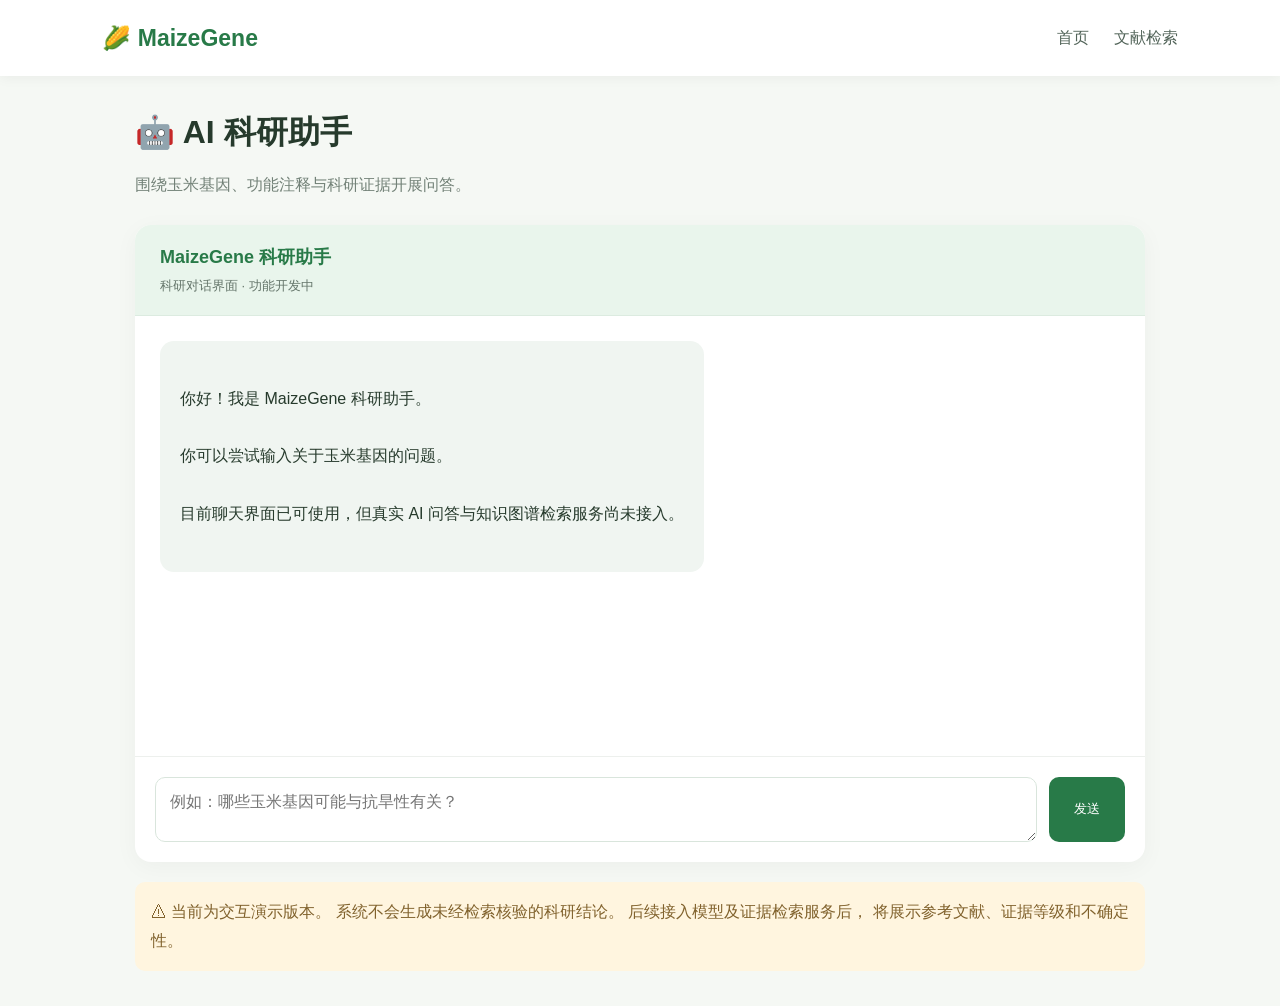
==== website/ai.html @ 07f47d4a "Add MaizeGene frontend demo" ====
<!DOCTYPE html>
<html lang="zh-CN">
<head>
<meta charset="UTF-8">
<meta name="viewport" content="width=device-width, initial-scale=1.0">
<title>AI科研助手 - MaizeGene</title>

<style>
* { box-sizing: border-box; }

body {
  margin: 0;
  font-family: "Microsoft YaHei", Arial, sans-serif;
  background: #f5f8f4;
  color: #263a2c;
}

header {
  height: 76px;
  background: white;
  padding: 0 8%;
  display: flex;
  align-items: center;
  justify-content: space-between;
  box-shadow: 0 2px 12px #0000000d;
}

.logo {
  font-size: 23px;
  font-weight: bold;
  color: #287a48;
  text-decoration: none;
}

nav a {
  margin-left: 20px;
  color: #526459;
  text-decoration: none;
}

main {
  max-width: 1050px;
  margin: 35px auto;
  padding: 0 20px;
}

h1 { margin-bottom: 8px; }

.subtitle {
  color: #728177;
  line-height: 1.8;
}

.chat {
  background: white;
  border-radius: 16px;
  box-shadow: 0 5px 25px #0000000a;
  overflow: hidden;
  margin-top: 25px;
}

.chat-header {
  padding: 20px 25px;
  background: #e9f5ec;
  border-bottom: 1px solid #dcebe0;
}

.chat-header strong {
  color: #287a48;
  font-size: 18px;
}

.chat-header p {
  margin: 8px 0 0;
  font-size: 13px;
  color: #65766b;
}

.messages {
  height: 440px;
  overflow-y: auto;
  padding: 25px;
  display: flex;
  flex-direction: column;
  gap: 18px;
}

.message {
  padding: 15px 20px;
  border-radius: 14px;
  max-width: 85%;
  line-height: 1.8;
  white-space: pre-wrap;
  overflow-wrap: anywhere;
}

.assistant {
  align-self: flex-start;
  background: #f0f5f1;
}

.user {
  align-self: flex-end;
  background: #287a48;
  color: white;
}

.input-area {
  padding: 20px;
  border-top: 1px solid #edf0ed;
  display: flex;
  gap: 12px;
}

textarea {
  flex: 1;
  min-width: 0;
  height: 65px;
  resize: vertical;
  padding: 14px;
  border: 1px solid #d9e5dc;
  border-radius: 10px;
  font: inherit;
}

button {
  background: #287a48;
  color: white;
  border: none;
  border-radius: 10px;
  padding: 0 25px;
  cursor: pointer;
}

button:hover { background: #1f623a; }

.notice {
  background: #fff5df;
  padding: 16px;
  border-radius: 10px;
  margin-top: 20px;
  color: #81622d;
  line-height: 1.8;
}

@media (max-width: 600px) {
  header { padding: 0 16px; }
  nav a { margin-left: 10px; font-size: 13px; }
  .messages { height: 380px; padding: 14px; }
  .message { max-width: 95%; }
  .input-area { padding: 12px; }
  button { padding: 0 15px; }
}
</style>
</head>

<body>

<header>
  <a class="logo" href="index.html">🌽 MaizeGene</a>
  <nav>
    <a href="index.html">首页</a>
    <a href="literature.html">文献检索</a>
  </nav>
</header>

<main>

<h1>🤖 AI 科研助手</h1>
<p class="subtitle">
  围绕玉米基因、功能注释与科研证据开展问答。
</p>

<div class="chat">

  <div class="chat-header">
    <strong>MaizeGene 科研助手</strong>
    <p>科研对话界面 · 功能开发中</p>
  </div>

  <div class="messages" id="messages">
    <div class="message assistant">
你好！我是 MaizeGene 科研助手。

你可以尝试输入关于玉米基因的问题。

目前聊天界面已可使用，但真实 AI 问答与知识图谱检索服务尚未接入。
    </div>
  </div>

  <div class="input-area">
    <textarea
      id="question"
      placeholder="例如：哪些玉米基因可能与抗旱性有关？"
    ></textarea>
    <button onclick="sendMessage()">发送</button>
  </div>

</div>

<div class="notice">
  ⚠ 当前为交互演示版本。
  系统不会生成未经检索核验的科研结论。
  后续接入模型及证据检索服务后，
  将展示参考文献、证据等级和不确定性。
</div>

</main>

<script>
const messages = document.getElementById("messages");
const question = document.getElementById("question");

function addMessage(text, type) {
  const message = document.createElement("div");
  message.className = "message " + type;
  message.textContent = text;
  messages.appendChild(message);
  messages.scrollTop = messages.scrollHeight;
}

function sendMessage() {
  const text = question.value.trim();

  if (!text) return;

  addMessage(text, "user");
  question.value = "";

  addMessage(
    "已收到你的问题。\n\n" +
    "当前尚未接入 AI 模型和知识图谱检索接口，" +
    "因此暂时无法提供有证据支持的科研答案。\n\n" +
    "你可以先进入「文献检索」页面，" +
    "查询已有文献的标题、摘要及 DOI 来源。",
    "assistant"
  );
}

question.addEventListener("keydown", function(event) {
  if (event.key === "Enter" && !event.shiftKey) {
    event.preventDefault();
    sendMessage();
  }
});
</script>

</body>
</html>
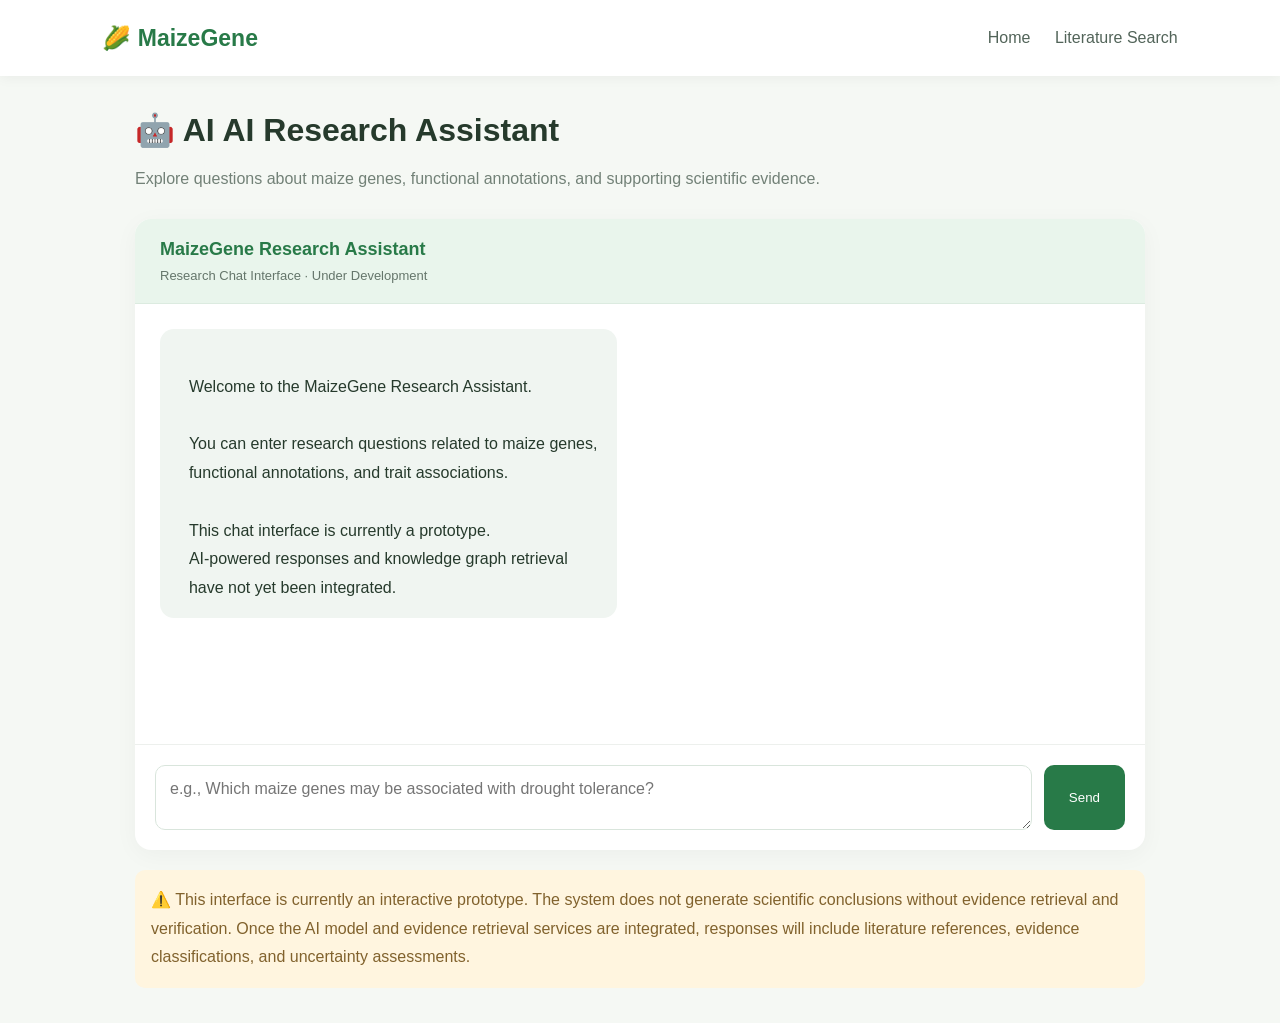
==== commit 2b93945a: "Convert MaizeGene website interface to academic English" ====
--- a/website/ai.html
+++ b/website/ai.html
@@ -1,10 +1,10 @@
 
 <!DOCTYPE html>
-<html lang="zh-CN">
+<html lang="en">
 <head>
 <meta charset="UTF-8">
 <meta name="viewport" content="width=device-width, initial-scale=1.0">
-<title>AI科研助手 - MaizeGene</title>
+<title>AI Research Assistant | MaizeGene</title>
 
 <style>
 * { box-sizing: border-box; }
@@ -160,51 +160,61 @@
 <header>
   <a class="logo" href="index.html">🌽 MaizeGene</a>
   <nav>
-    <a href="index.html">首页</a>
-    <a href="literature.html">文献检索</a>
+    <a href="index.html">Home</a>
+    <a href="literature.html">Literature Search</a>
   </nav>
 </header>
 
 <main>
 
-<h1>🤖 AI 科研助手</h1>
+<h1>🤖 AI AI Research Assistant</h1>
 <p class="subtitle">
-  围绕玉米基因、功能注释与科研证据开展问答。
+  Explore questions about maize genes, functional annotations, and supporting scientific evidence.
 </p>
 
 <div class="chat">
 
   <div class="chat-header">
-    <strong>MaizeGene 科研助手</strong>
-    <p>科研对话界面 · 功能开发中</p>
+    <strong>MaizeGene Research Assistant</strong>
+    <p>Research Chat Interface · Under Development</p>
   </div>
 
   <div class="messages" id="messages">
-    <div class="message assistant">
-你好！我是 MaizeGene 科研助手。
-
-你可以尝试输入关于玉米基因的问题。
-
-目前聊天界面已可使用，但真实 AI 问答与知识图谱检索服务尚未接入。
-    </div>
+    
+<div class="message assistant">
+  Welcome to the MaizeGene Research Assistant.
+
+  You can enter research questions related to maize genes,
+  functional annotations, and trait associations.
+
+  This chat interface is currently a prototype.
+  AI-powered responses and knowledge graph retrieval
+  have not yet been integrated.
+</div>
+
   </div>
 
   <div class="input-area">
     <textarea
       id="question"
-      placeholder="例如：哪些玉米基因可能与抗旱性有关？"
+      placeholder="e.g., Which maize genes may be associated with drought tolerance?"
     ></textarea>
-    <button onclick="sendMessage()">发送</button>
+    <button onclick="sendMessage()">Send</button>
   </div>
 
 </div>
 
+
 <div class="notice">
-  ⚠ 当前为交互演示版本。
-  系统不会生成未经检索核验的科研结论。
-  后续接入模型及证据检索服务后，
-  将展示参考文献、证据等级和不确定性。
+  ⚠️ This interface is currently an interactive prototype.
+  The system does not generate scientific conclusions
+  without evidence retrieval and verification.
+  Once the AI model and evidence retrieval services
+  are integrated, responses will include literature
+  references, evidence classifications, and uncertainty
+  assessments.
 </div>
+
 
 </main>
 
@@ -229,13 +239,15 @@
   question.value = "";
 
   addMessage(
-    "已收到你的问题。\n\n" +
-    "当前尚未接入 AI 模型和知识图谱检索接口，" +
-    "因此暂时无法提供有证据支持的科研答案。\n\n" +
-    "你可以先进入「文献检索」页面，" +
-    "查询已有文献的标题、摘要及 DOI 来源。",
-    "assistant"
-  );
+  "Your question has been received.\n\n" +
+  "The AI model and knowledge graph retrieval services " +
+  "have not yet been integrated. Therefore, the system " +
+  "cannot currently provide evidence-supported scientific answers.\n\n" +
+  "You may explore the Literature Search page to review " +
+  "available publication titles, abstracts, and DOI references.",
+  "assistant"
+);
+
 }
 
 question.addEventListener("keydown", function(event) {
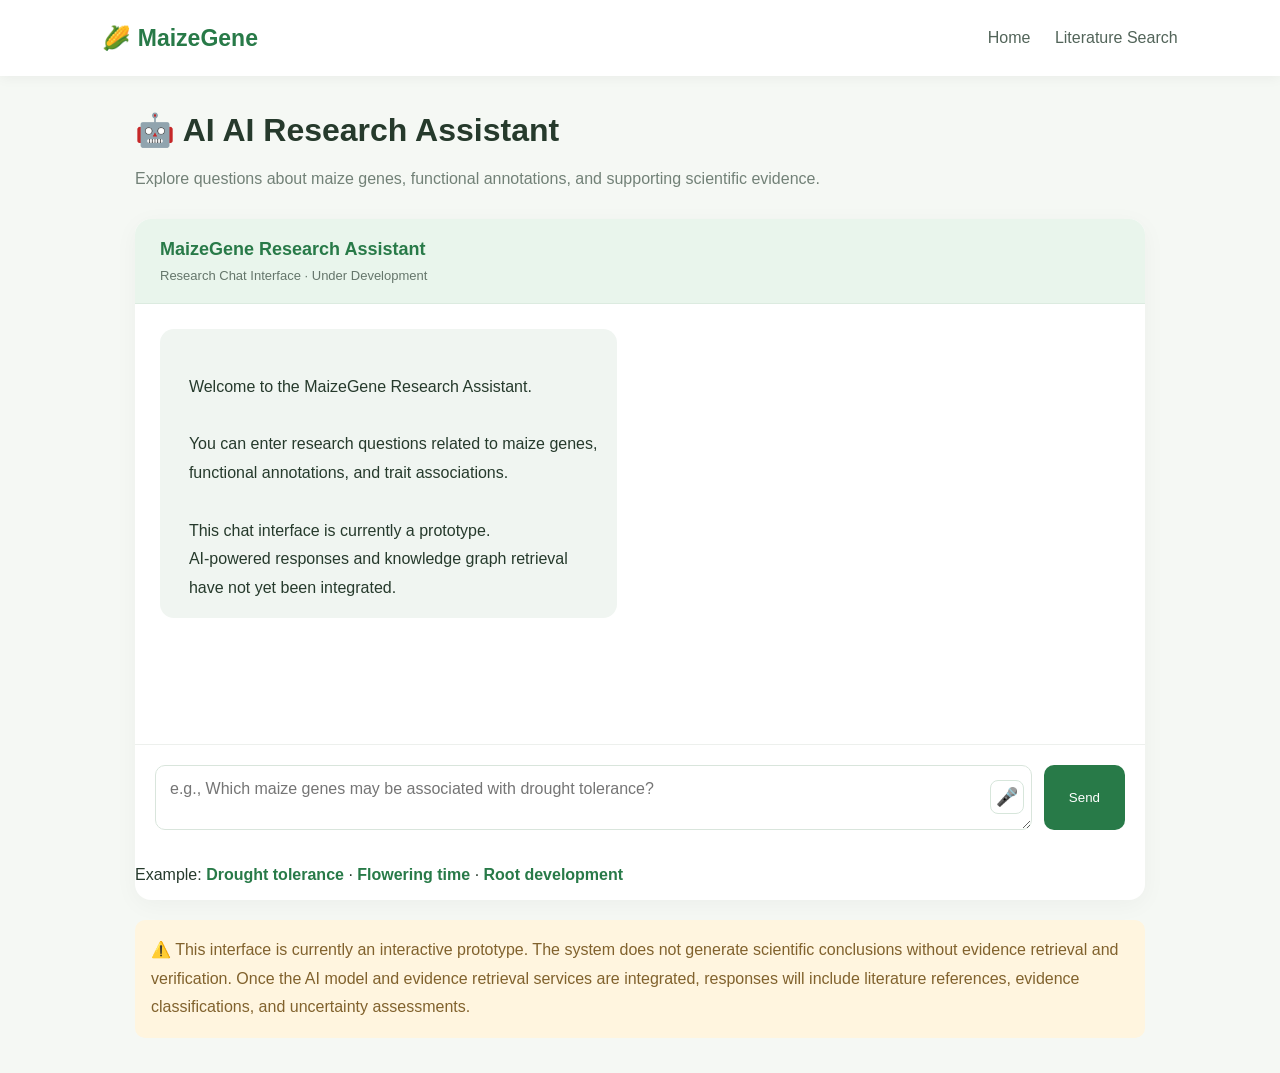
==== commit 257594e0: "Add voice input and responsive layout" ====
--- a/website/ai.html
+++ b/website/ai.html
@@ -153,6 +153,9 @@
   button { padding: 0 15px; }
 }
 </style>
+
+<link rel="stylesheet" href="responsive.css">
+
 </head>
 
 <body>
@@ -201,6 +204,28 @@
     ></textarea>
     <button onclick="sendMessage()">Send</button>
   </div>
+  
+<p class="muted">
+  Example:
+  <button type="button"
+    style="background:transparent;color:#287a48;border:none;padding:0;font:inherit;font-weight:600;cursor:pointer;"
+    onclick="document.getElementById('question').value='Which maize genes may be associated with drought tolerance?'">
+    Drought tolerance
+  </button>
+  ·
+  <button type="button"
+    style="background:transparent;color:#287a48;border:none;padding:0;font:inherit;font-weight:600;cursor:pointer;"
+    onclick="document.getElementById('question').value='What is the role of maize genes in flowering time regulation?'">
+    Flowering time
+  </button>
+  ·
+  <button type="button"
+    style="background:transparent;color:#287a48;border:none;padding:0;font:inherit;font-weight:600;cursor:pointer;"
+    onclick="document.getElementById('question').value='Which genes are involved in maize root development?'">
+    Root development
+  </button>
+</p>
+
 
 </div>
 
@@ -257,6 +282,6 @@
   }
 });
 </script>
-
+<script src="voice-input.js"></script>
 </body>
 </html>
--- a/website/responsive.css
+++ b/website/responsive.css
@@ -0,0 +1,285 @@
+
+/* =====================================
+   MaizeGene - Mobile Responsive Styles
+   Only affects tablet and mobile screens.
+   Desktop appearance remains unchanged.
+===================================== */
+
+/* Tablet and smaller screens */
+@media screen and (max-width: 768px) {
+
+    html,
+    body {
+        max-width: 100%;
+        overflow-x: hidden;
+    }
+
+    /* Header and navigation */
+    header {
+        display: flex;
+        flex-wrap: wrap;
+        gap: 12px;
+        height: auto;
+    }
+
+    header nav {
+        display: flex;
+        flex-wrap: wrap;
+        gap: 8px 16px;
+    }
+
+    header nav a {
+        margin: 0;
+    }
+
+    /* Main content */
+    main,
+    .container,
+    .features {
+        width: 100%;
+        max-width: 100%;
+    }
+
+    /* Prevent content from overflowing */
+    .card,
+    .panel,
+    .paper,
+    .notice,
+    .warning {
+        min-width: 0;
+        overflow-wrap: anywhere;
+    }
+
+    /* Tables can scroll horizontally */
+    table {
+        display: block;
+        width: 100%;
+        max-width: 100%;
+        overflow-x: auto;
+        -webkit-overflow-scrolling: touch;
+        white-space: nowrap;
+    }
+
+    /* Voice input */
+    .voice-input-wrapper {
+        min-width: 0;
+    }
+
+    .voice-input-button {
+        flex-shrink: 0;
+        touch-action: manipulation;
+    }
+}
+
+
+/* Mobile phones */
+@media screen and (max-width: 600px) {
+
+    /* Header */
+    header {
+        display: flex;
+        flex-direction: column;
+        align-items: flex-start;
+        justify-content: center;
+        height: auto;
+        min-height: 0;
+        padding: 15px 16px !important;
+        text-align: left;
+        gap: 10px;
+    }
+
+    header nav {
+        width: 100%;
+        display: flex;
+        flex-wrap: wrap;
+        gap: 10px 16px;
+    }
+
+    header nav a {
+        margin: 0 !important;
+        font-size: 14px;
+    }
+
+    /* Main content */
+    main,
+    .container {
+        width: 100%;
+        margin: 25px auto !important;
+        padding-left: 14px !important;
+        padding-right: 14px !important;
+    }
+
+    /* Homepage */
+    .hero {
+        padding: 55px 14px !important;
+    }
+
+    .hero h1,
+    h1 {
+        font-size: clamp(24px, 7vw, 30px);
+        line-height: 1.35;
+        overflow-wrap: anywhere;
+    }
+
+    .subtitle {
+        font-size: 15px;
+        line-height: 1.7;
+    }
+
+    .features {
+        margin: 40px auto;
+        padding: 0 14px;
+    }
+
+    .cards {
+        grid-template-columns: 1fr;
+        gap: 15px;
+    }
+
+    .card,
+    .panel,
+    .paper {
+        padding: 18px !important;
+    }
+
+    /* Search areas */
+    .search-box,
+    .search {
+        min-width: 0;
+        gap: 8px;
+    }
+
+    .voice-input-wrapper {
+        min-width: 0;
+        max-width: 100%;
+    }
+
+    .search-box input,
+    .search input,
+    #keyword {
+        font-size: 16px;
+        min-width: 0;
+    }
+
+    .search-box > button,
+    .search > button {
+        min-height: 46px;
+        padding-left: 16px;
+        padding-right: 16px;
+        flex-shrink: 0;
+    }
+
+    /* Trait and literature search buttons */
+    .search-box {
+        align-items: stretch;
+    }
+
+    /* Gene details */
+    .info-grid {
+        grid-template-columns: 1fr;
+        gap: 15px;
+    }
+
+    th,
+    td {
+        padding: 10px;
+        font-size: 14px;
+    }
+
+    /* Literature upload */
+    .upload {
+        padding: 16px;
+    }
+
+    input[type="file"] {
+        width: 100%;
+        max-width: 100%;
+        font-size: 14px;
+    }
+
+    .abstract {
+        font-size: 14px;
+        line-height: 1.8;
+    }
+
+    /* AI Research Assistant */
+    .messages {
+        height: 55vh;
+        min-height: 260px;
+        max-height: 420px;
+        padding: 14px;
+    }
+
+    .message {
+        max-width: 100%;
+        padding: 12px 14px;
+        font-size: 14px;
+    }
+
+    .input-area {
+        display: flex;
+        flex-direction: column;
+        padding: 12px;
+        gap: 10px;
+    }
+
+    .input-area .voice-input-wrapper {
+        width: 100%;
+        flex: 1 1 auto;
+    }
+
+    .input-area textarea {
+        width: 100%;
+        min-height: 90px;
+        font-size: 16px;
+    }
+
+    .input-area > button {
+        width: 100%;
+        min-height: 46px;
+    }
+
+    /* General spacing */
+    .notice,
+    .warning,
+    .note {
+        padding: 14px;
+        font-size: 14px;
+        line-height: 1.8;
+    }
+
+    footer {
+        padding: 22px 14px;
+        font-size: 13px;
+    }
+}
+
+
+/* Extra small phones */
+@media screen and (max-width: 380px) {
+
+    header nav {
+        gap: 8px 11px;
+    }
+
+    header nav a {
+        font-size: 13px;
+    }
+
+    .hero h1,
+    h1 {
+        font-size: 24px;
+    }
+
+    .search-box input,
+    .search input {
+        padding: 13px;
+    }
+
+    .search-box > button,
+    .search > button {
+        padding-left: 12px;
+        padding-right: 12px;
+        font-size: 14px;
+    }
+}
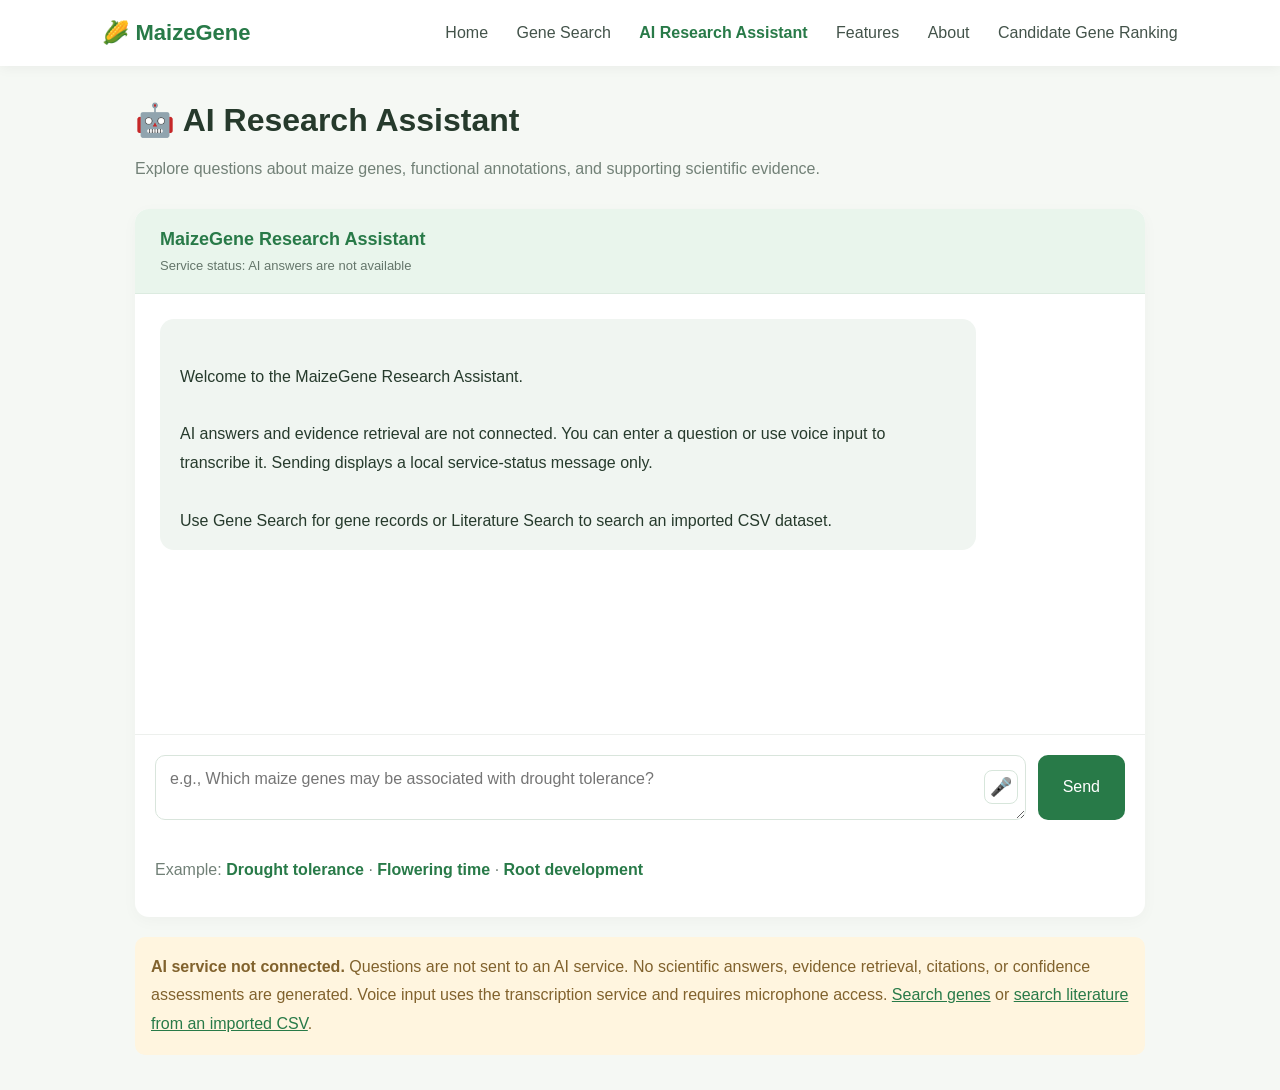
==== commit 96e8e0dc: "Polish frontend and separate demo data from live features" ====
--- a/website/ai.html
+++ b/website/ai.html
@@ -17,9 +17,9 @@
 }
 
 header {
-  height: 76px;
+
   background: white;
-  padding: 0 8%;
+  padding: 20px 8%;
   display: flex;
   align-items: center;
   justify-content: space-between;
@@ -27,15 +27,15 @@
 }
 
 .logo {
-  font-size: 23px;
+  font-size: 22px;
   font-weight: bold;
   color: #287a48;
   text-decoration: none;
 }
 
 nav a {
-  margin-left: 20px;
-  color: #526459;
+  margin-left: 24px;
+  color: #43534a;
   text-decoration: none;
 }
 
@@ -45,7 +45,12 @@
   padding: 0 20px;
 }
 
-h1 { margin-bottom: 8px; }
+h1 { font-size: 32px; margin-bottom: 8px; }
+a { color: #287a48; }
+.muted { padding: 0 20px 16px; color: #718077; line-height: 1.8; }
+button, textarea { font: inherit; }
+:focus-visible { outline: 2px solid #287a48; outline-offset: 3px; }
+nav a[aria-current=page] { color: #287a48; font-weight: 600; }
 
 .subtitle {
   color: #728177;
@@ -54,8 +59,8 @@
 
 .chat {
   background: white;
-  border-radius: 16px;
-  box-shadow: 0 5px 25px #0000000a;
+  border-radius: 14px;
+  box-shadow: 0 4px 16px #00000008;
   overflow: hidden;
   margin-top: 25px;
 }
@@ -160,17 +165,33 @@
 
 <body>
 
-<header>
+<header class="has-mobile-menu">
   <a class="logo" href="index.html">🌽 MaizeGene</a>
-  <nav>
-    <a href="index.html">Home</a>
-    <a href="literature.html">Literature Search</a>
+
+  <button
+    class="mobile-menu-toggle"
+    type="button"
+    aria-label="Open navigation menu"
+    aria-expanded="false"
+    aria-controls="ai-navigation"
+    data-menu-toggle
+  >
+    <span aria-hidden="true">☰</span>
+  </button>
+
+  <nav id="ai-navigation" class="site-nav" aria-label="Primary navigation">
+    <a href="index.html#home">Home</a>
+    <a href="search.html">Gene Search</a>
+    <a href="ai.html" aria-current="page">AI Research Assistant</a>
+    <a href="index.html#features">Features</a>
+    <a href="index.html#about">About</a>
+    <a href="trait.html">Candidate Gene Ranking</a>
   </nav>
 </header>
 
 <main>
 
-<h1>🤖 AI AI Research Assistant</h1>
+<h1>🤖 AI Research Assistant</h1>
 <p class="subtitle">
   Explore questions about maize genes, functional annotations, and supporting scientific evidence.
 </p>
@@ -179,30 +200,27 @@
 
   <div class="chat-header">
     <strong>MaizeGene Research Assistant</strong>
-    <p>Research Chat Interface · Under Development</p>
+    <p>Service status: AI answers are not available</p>
   </div>
 
-  <div class="messages" id="messages">
+  <div class="messages" id="messages" role="log" aria-label="Conversation" aria-live="polite">
     
 <div class="message assistant">
-  Welcome to the MaizeGene Research Assistant.
-
-  You can enter research questions related to maize genes,
-  functional annotations, and trait associations.
-
-  This chat interface is currently a prototype.
-  AI-powered responses and knowledge graph retrieval
-  have not yet been integrated.
+Welcome to the MaizeGene Research Assistant.
+
+AI answers and evidence retrieval are not connected. You can enter a question or use voice input to transcribe it. Sending displays a local service-status message only.
+
+Use Gene Search for gene records or Literature Search to search an imported CSV dataset.
 </div>
 
   </div>
 
   <div class="input-area">
     <textarea
-      id="question"
+      id="question" aria-label="Research question" aria-describedby="ai-service-status"
       placeholder="e.g., Which maize genes may be associated with drought tolerance?"
     ></textarea>
-    <button onclick="sendMessage()">Send</button>
+    <button type="button" onclick="sendMessage()">Send</button>
   </div>
   
 <p class="muted">
@@ -230,14 +248,13 @@
 </div>
 
 
-<div class="notice">
-  ⚠️ This interface is currently an interactive prototype.
-  The system does not generate scientific conclusions
-  without evidence retrieval and verification.
-  Once the AI model and evidence retrieval services
-  are integrated, responses will include literature
-  references, evidence classifications, and uncertainty
-  assessments.
+<div class="notice" id="ai-service-status">
+  <strong>AI service not connected.</strong>
+  Questions are not sent to an AI service. No scientific answers, evidence retrieval,
+  citations, or confidence assessments are generated. Voice input uses the transcription
+  service and requires microphone access.
+  <a href="search.html">Search genes</a> or
+  <a href="literature.html">search literature from an imported CSV</a>.
 </div>
 
 
@@ -264,12 +281,12 @@
   question.value = "";
 
   addMessage(
-  "Your question has been received.\n\n" +
+  "This question is shown locally only; it was not sent to an AI service.\n\n" +
   "The AI model and knowledge graph retrieval services " +
   "have not yet been integrated. Therefore, the system " +
   "cannot currently provide evidence-supported scientific answers.\n\n" +
   "You may explore the Literature Search page to review " +
-  "available publication titles, abstracts, and DOI references.",
+  "publication titles, abstracts, and DOI references from an imported CSV dataset.",
   "assistant"
 );
 
@@ -283,5 +300,6 @@
 });
 </script>
 <script src="voice-input.js"></script>
+<script src="mobile-nav.js"></script>
 </body>
 </html>
--- a/website/responsive.css
+++ b/website/responsive.css
@@ -283,3 +283,82 @@
         font-size: 14px;
     }
 }
+
+
+/* =====================================
+   Mobile hamburger navigation
+   Only applies to the homepage and AI page.
+===================================== */
+
+.mobile-menu-toggle {
+    display: none;
+}
+
+@media screen and (max-width: 600px) {
+    header.has-mobile-menu {
+        display: flex !important;
+        flex-direction: row !important;
+        flex-wrap: wrap;
+        align-items: center;
+        justify-content: space-between;
+        height: auto;
+        min-height: 64px;
+        gap: 12px;
+        padding: 14px 16px !important;
+        text-align: left;
+    }
+
+    header.has-mobile-menu .mobile-menu-toggle {
+        display: inline-flex;
+        align-items: center;
+        justify-content: center;
+        flex: 0 0 42px;
+        width: 42px;
+        height: 42px;
+        padding: 0;
+        border: 1px solid #dce8df;
+        border-radius: 9px;
+        background: #f3f8f4;
+        color: #287a48;
+        font-size: 25px;
+        line-height: 1;
+        cursor: pointer;
+        touch-action: manipulation;
+    }
+
+    header.has-mobile-menu .mobile-menu-toggle:hover {
+        background: #e8f2ea;
+    }
+
+    header.has-mobile-menu .site-nav {
+        display: none;
+        flex: 0 0 100%;
+        flex-direction: column;
+        align-items: stretch;
+        width: 100%;
+        margin: 0;
+        padding: 6px 0 0;
+        gap: 0;
+    }
+
+    header.has-mobile-menu .site-nav.is-open {
+        display: flex;
+    }
+
+    header.has-mobile-menu .site-nav a {
+        display: block;
+        width: 100%;
+        margin: 0 !important;
+        padding: 12px 4px;
+        border-top: 1px solid #edf2ee;
+        color: #43534a;
+        font-size: 15px;
+        line-height: 1.4;
+        text-align: left;
+        text-decoration: none;
+    }
+
+    header.has-mobile-menu .site-nav a:active {
+        color: #287a48;
+    }
+}
